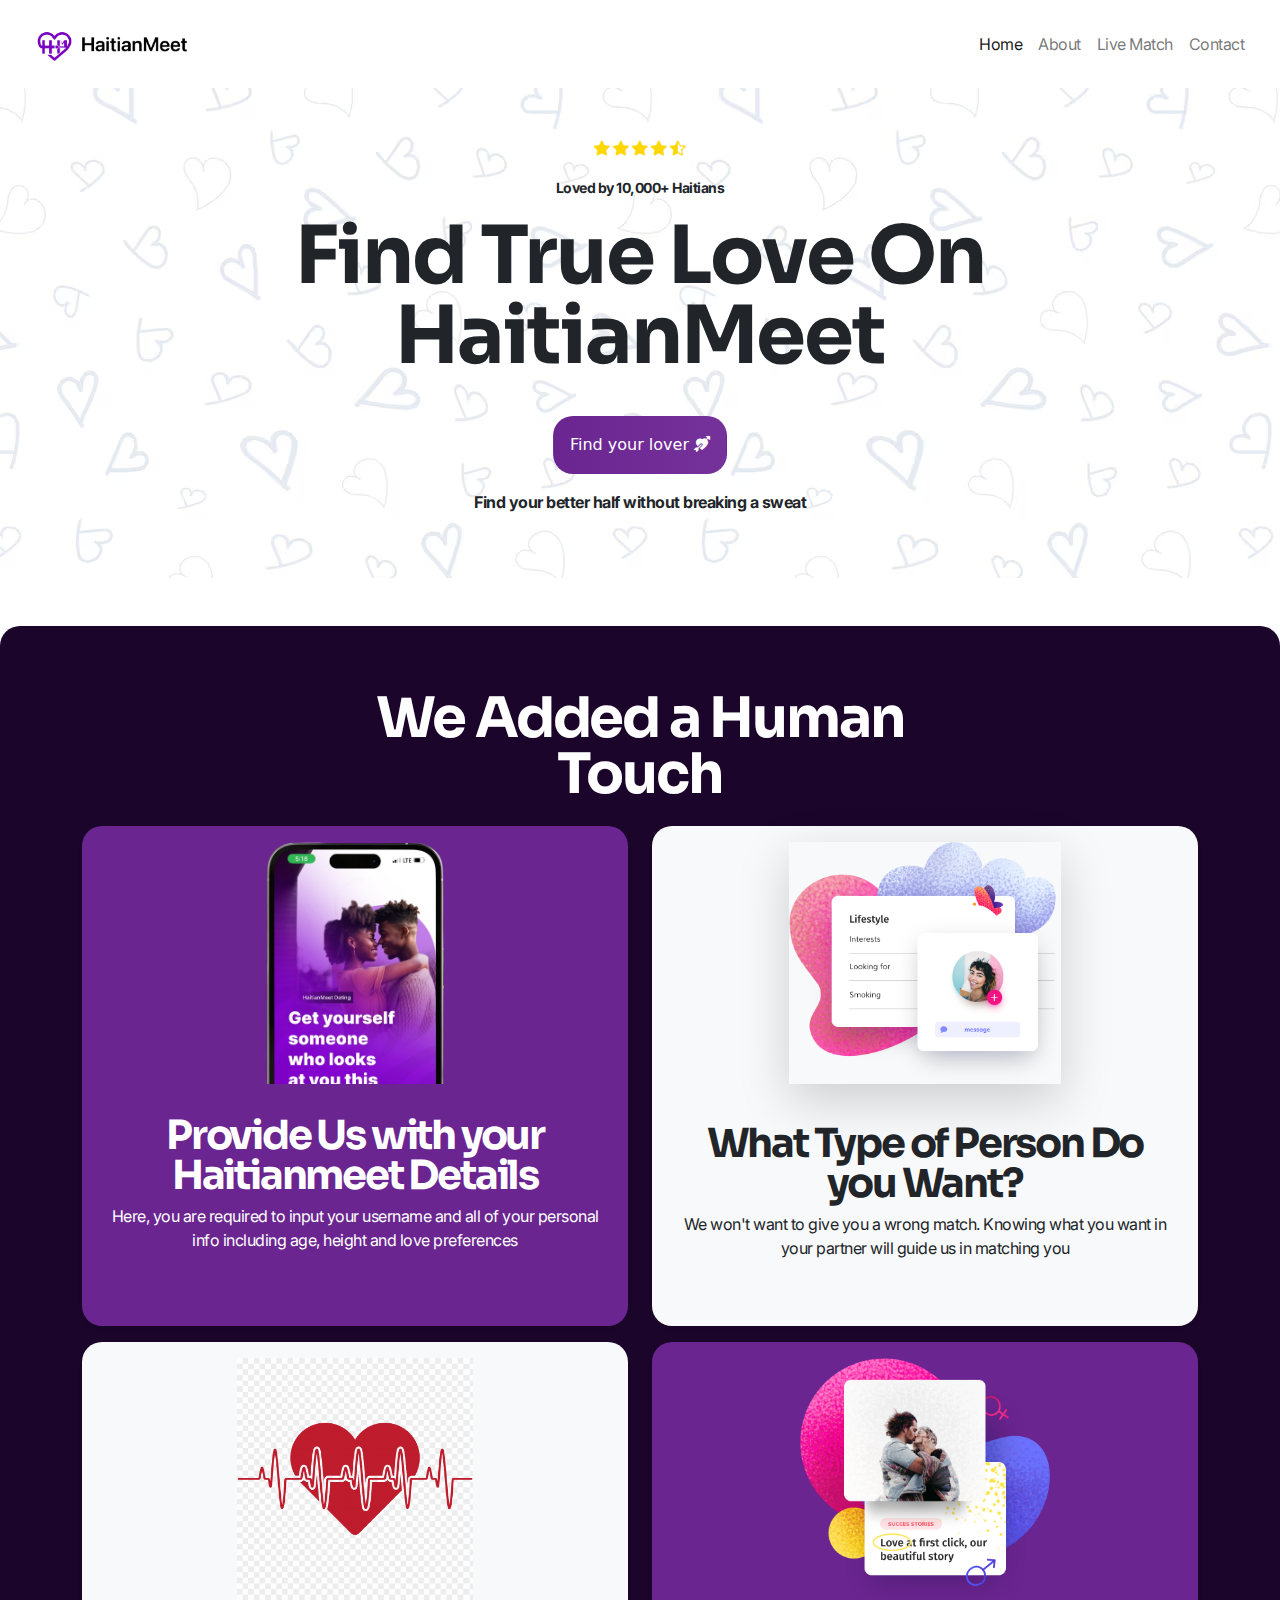
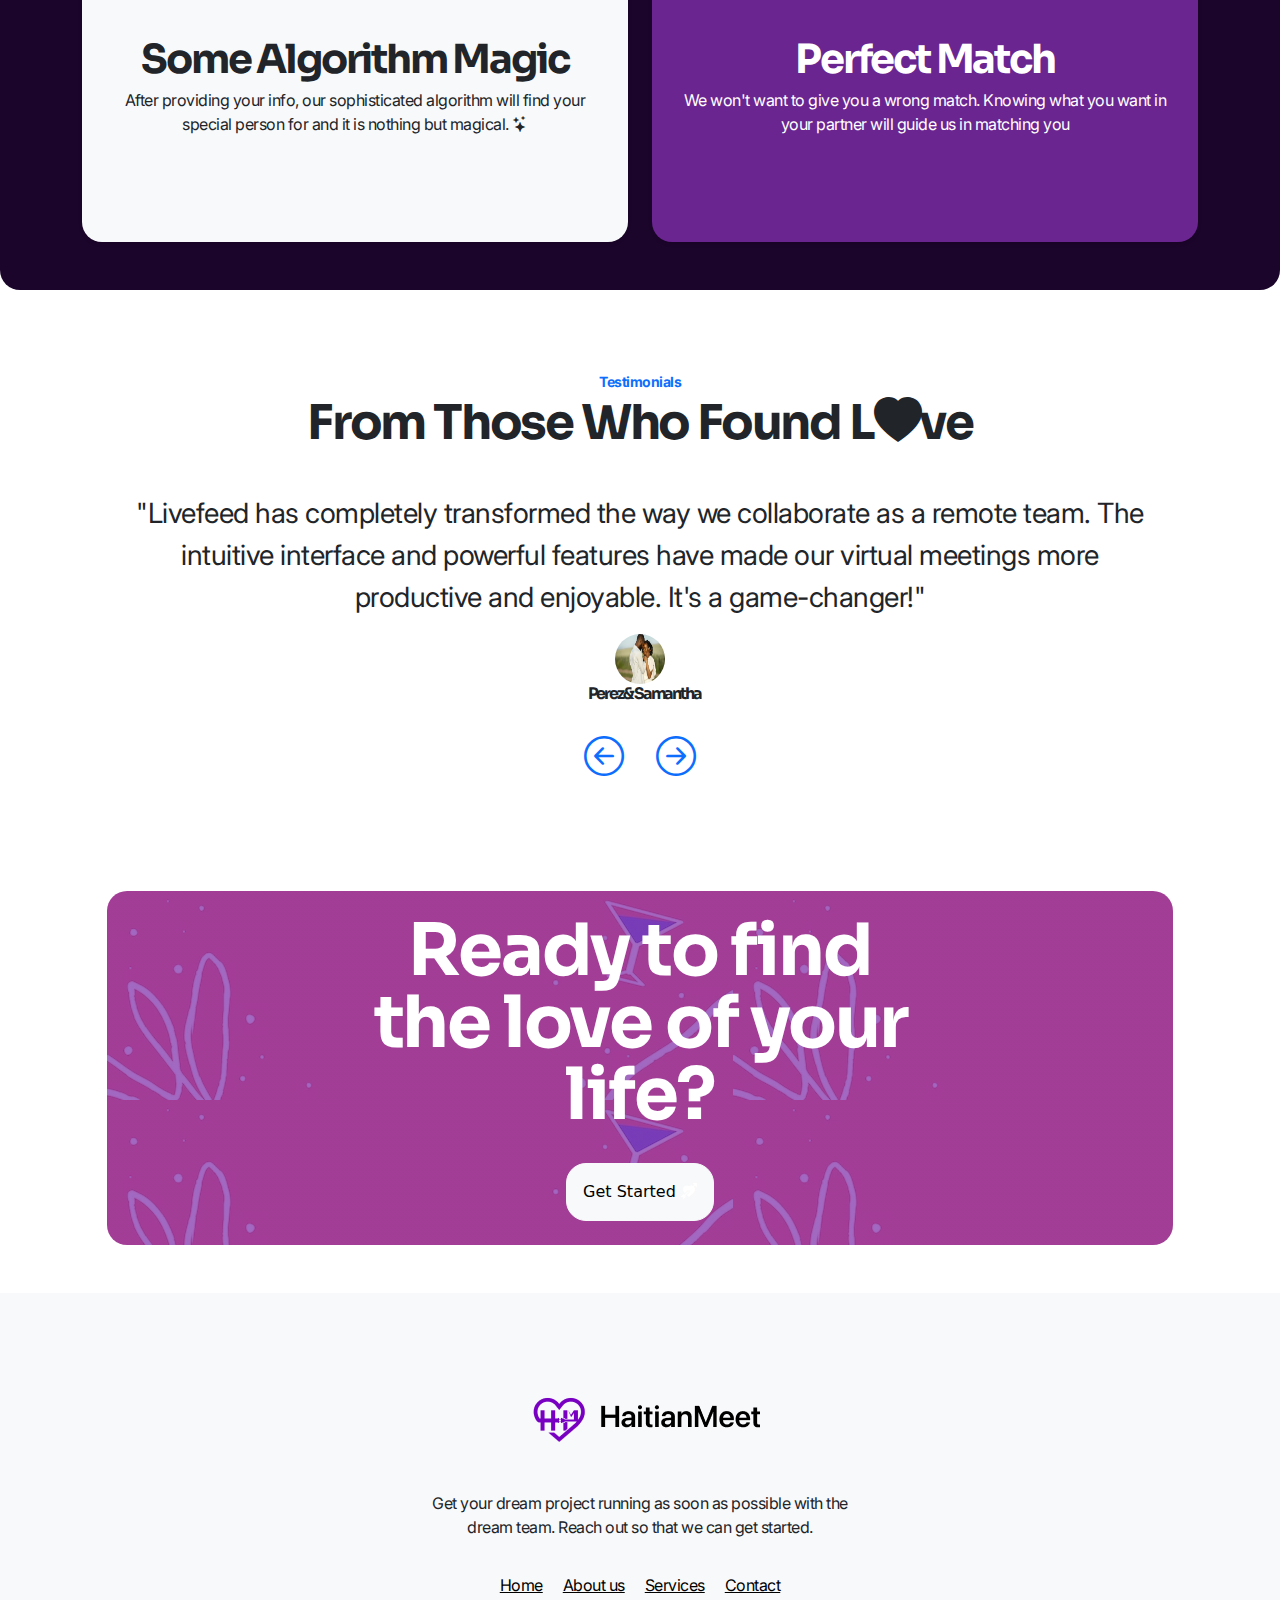
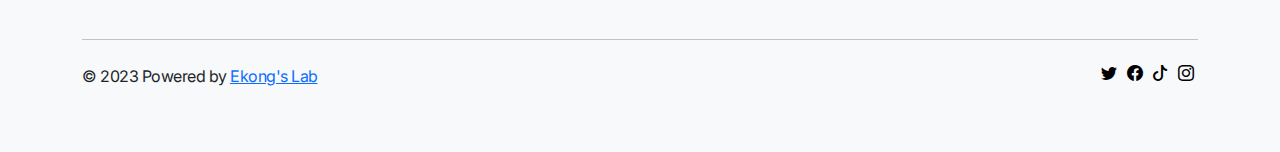
==== match.html @ c4f15741 "first commit" ====
<!DOCTYPE html>
<html lang="en">
<head>
    <meta charset="UTF-8">
    <meta name="viewport" content="width=device-width, initial-scale=1.0">
    <title>HaitianMeet Landing Page</title>
    <link rel="stylesheet" href="public/css/bootstrap.css">
    <link rel="stylesheet" href="public/css/style.css">
    <link rel="stylesheet" href="https://cdn.jsdelivr.net/npm/bootstrap-icons@1.11.3/font/bootstrap-icons.min.css">
    <link href="https://cdnjs.cloudflare.com/ajax/libs/font-awesome/6.1.0/css/all.min.css" rel="stylesheet">
    <link rel="preconnect" href="https://fonts.googleapis.com">
    <link rel="preconnect" href="https://fonts.gstatic.com" crossorigin>
    <link href="https://fonts.googleapis.com/css2?family=Sora:wght@300&display=swap" rel="stylesheet">
    <link href="https://fonts.googleapis.com/css2?family=Inter:wght@300&display=swap" rel="stylesheet">
    <link rel="stylesheet" href="public/css/hm.css">
</head>
<body>
    <nav class="navbar navbar-expand-md navbar-light rounded p-3" aria-label="Eleventh navbar example">
        <div class="container-fluid">
          <a class="navbar-brand fw-bold" href="#"><img src="public/images/hm.png" alt="logo" width="160"></a>
          <button class="navbar-toggler" type="button" data-bs-toggle="collapse" data-bs-target="#navbarsExample09" aria-controls="navbarsExample09" aria-expanded="false" aria-label="Toggle navigation">
            <span class="navbar-toggler-icon"></span>
          </button>
  
          <div class="collapse navbar-collapse" id="navbarsExample09">
            <ul class="navbar-nav ms-auto mb-2 mb-lg-0">
              <li class="nav-item">
                <a class="nav-link active" aria-current="page" href="#">Home</a>
              </li>
              <li class="nav-item">
                <a class="nav-link" href="#">About</a>
              </li>
              <li class="nav-item">
                <a class="nav-link" href="#">Live Match</a>
              </li>
              <li class="nav-item">
                <a class="nav-link" href="#">Contact</a>
              </li>
            </ul>
          </div>
        </div>
      </nav>

      <div class="hero-2 col-xxl-12 px-4 py-5 text-center">
        <div class="container">
          <div class="hero-2-content">
            <div class="stars">
              <p>
                <span><i class="bi bi-star-fill"></i></span>
                <span><i class="bi bi-star-fill"></i></span>
                <span><i class="bi bi-star-fill"></i></span>
                <span><i class="bi bi-star-fill"></i></span>
                <span><i class="bi bi-star-half"></i></span>
              </p>
              <small class="fw-bold">Loved by 10,000+ Haitians</small>
            </div>

            <h2 class="display-1 fw-bold mt-3 lh-1 col-lg-8 mx-lg-auto col-sm-12">Find True Love On HaitianMeet</h2>
            <div class="mt-3">
              <button class="btn btn-gradient p-3 rounded-25 mt-4" data-bs-toggle="modal" data-bs-target="#login-screen">Find your lover <i class="bi bi-arrow-through-heart-fill"></i></button>
              <p class="mt-3 fw-bold">Find your better half without breaking a sweat</p>
            </div>
          </div>
        </div>
      </div>


      <section class="features px-4 py-5 mt-5 text-center bg-brand rounded-25">
        <div class="container">
          <h2 class="display-4 fw-bold mt-3 text-white col-lg-6 mx-auto lh-1">
            We Added a Human Touch
          </h2>
          <div class="row">
            <div class="col-lg-6 mt-3">
              <div class="feature rounded-25 p-2 shadow-sm text-white bg-brand-purple">
                <img src="public/images/pic6-removebg-preview.png" alt="Feature image" class="img-fluid mt-2">
                <div class="mt-3 p-2">
                  <h4 class="display-6 fw-bold mt-2 lh-1">Provide Us with your Haitianmeet Details</h4>
                  <p class="mt-2">Here, you are required to input your username and all of your personal info including age, height and love preferences</p>
                </div>
              </div>
            </div>
            <div class="col-lg-6 mt-3">
              <div class="feature rounded-25 p-2 shadow-sm bg-light">
                <img src="public/images/2.png" alt="Feature image" class="img-fluid mt-2 shadow-lg">
                <div class="mt-3 p-3">
                  <h4 class="display-6 fw-bold mt-2 lh-1">What Type of Person Do you Want?</h4>
                  <p class="mt-2">We won't want to give you a wrong match. Knowing what you want in your partner will guide us in matching you</p>
                </div>
              </div>
            </div>
            <div class="col-lg-6 mt-3">
              <div class="feature rounded-25 p-2 shadow-sm bg-light">
                <img src="public/images/love-scribble.png" alt="Feature image" class="img-fluid mt-2">
                <div class="mt-3 p-3">
                  <h4 class="display-6 fw-bold mt-2 lh-1">Some Algorithm Magic</h4>
                  <p class="mt-2">After providing your info, our sophisticated algorithm will find your special person for and it is nothing but magical. <i class="bi bi-stars"></i></p>
                </div>
              </div>
            </div>
            <div class="col-lg-6 mt-3">
              <div class="feature rounded-25 p-2 shadow-sm text-white bg-brand-purple">
                <img src="public/images/1.png" alt="Feature image" class="img-fluid mt-2">
                <div class="mt-3 p-3">
                  <h4 class="display-6 fw-bold mt-2 lh-1">Perfect Match</h4>
                  <p class="mt-2">We won't want to give you a wrong match. Knowing what you want in your partner will guide us in matching you</p>
                </div>
              </div>
            </div>
          </div>
        </div>
      </section>

      <section class="testimonials px-4 py-5 mt-3 hidden text-center">
        <div class="col-12 text-center mt-2 p-2">
            <small class="text-primary fw-bold">Testimonials</small>
            <h4 class="display-5 fw-bold">From Those Who Found L<i class="bi bi-heart-fill"></i>ve</h4>
        </div>
        <div class="col-lg-10 col-sm-12 mx-lg-auto p-2 mt-3">
            <blockquote class="center-quote">
                <p class="fs-3">
                    "Livefeed has completely transformed the way we collaborate as a remote team. The intuitive interface and powerful features have
                    made our virtual meetings more productive and enjoyable. It's a game-changer!"
                </p>
                <div class="customer-card">
                    <img src="public/images/pic10.png" alt="user pic" width="50" height="50" class="rounded-circle">
                    <div class="name-info lh-1 ms-2">
                        <h6 class="fw-bold">Perez & Samantha</h6>
                    </div>
                </div>
            </blockquote>
            <div class="mt-4 testimonial-buttons d-flex gap-3 justify-content-center">
                <div class="arrow-btn">
                    <i class="bi bi-arrow-left-circle fs-1 text-primary rounded-circle p-2"></i>
                </div>
                <div class="arrow-btn">
                    <i class="bi bi-arrow-right-circle fs-1 text-primary rounded-circle p-2"></i>
                </div>
            </div>
        </div>
    </section>

    <section class="col-lg-10 mx-auto mt-5 rounded-25 cta text-center bg-brand-purple p-4">
      <div class="container">
        <h2 class="display-2 fw-bold col-lg-7 mx-auto lh-1 text-white">Ready to find the love of your life?</h2>
        <button class="btn btn-light p-3 rounded-25 mt-4" data-bs-toggle="modal" data-bs-target="#login-screen">Get Started <i class="bi bi-arrow-through-heart-fill"></i></button>
      </div>
    </section>

      

    <footer class="px-4 py-5 footer bg-light mt-5">
        <div class="container">
          <div class="footer-content text-lg-center p-2">
            <img src="public/images/hm.png" alt="Ekong logo" class="img-fluid mt-4 p-2">
            <p class="mt-4 col-lg-5 col-sm-10 ms-lg-auto me-lg-auto p-2">
              Get your dream project running as soon as possible with the dream team. Reach out so that we can get started.
            </p>
            <ul class="footer-links">
              <li>
                <a href="index.html">Home</a>
              </li>
              <li>
                <a href="about.html">About us</a>
              </li>
              <li>
                <a href="services.html">Services</a>
              </li>
              <li>
                <a href="contact.html">Contact</a>
              </li>
            </ul>
          </div>
          <hr class="mt-4 mb-3"/>
          <div class="copyright-and-socials mt-3">
            <p class="mt-2">&copy; 2023 Powered by <a href="https://ekongslab.com">Ekong's Lab</a></p>
            <ul class="social-links ms-lg-auto">
              <li>
                <a href="https://www.twitter.com/ekongslab"><i class="bi bi-twitter fs-6"></i></a>
              </li>
              <li>
                <a href="https://www.facebook.com/ekongslab"><i class="bi bi-facebook fs-6"></i></a>
              </li>
              <li>
                <a href="https://www.tiktok.com/@ekongslab"><i class="bi bi-tiktok fs-6"></i></a>
              </li>
              <li>
                <a href="https://www.instagram.com/ekongslab"><i class="bi bi-instagram fs-6"></i></a>
              </li>
            </ul>
          </div>
        </div>
      </footer>

      <div class="modal fade" id="login-screen" tabindex="-1" aria-labelledby="exampleModalFullscreenLabel" aria-hidden="true">
        <div class="modal-dialog modal-dialog-scrollable modal-dialog-centered">
          <div class="modal-content bg-trans">
            <div class="modal-body container-fluid col-12 rounded mb-2">
              <div class="modal-header">
                <h5 class="modal-title" id="exampleModalLabel">
                  <img src="public/images/hm.png" alt="logo" class="img-fluid">
                </h5>
                <button type="button" class="btn-close" data-bs-dismiss="modal" aria-label="Close"></button>
              </div>
      
              <div class="container px-4 py-5">
                <h4 class="fw-bold">Welcome Back</h4>
                <small class="text-muted">Let's Find Your Match</small>
                <small class="mt-2 mb-2">or continue with</small>
                <div class="mt-3">
                  <form id="matchMakingForm" required>
                    <div class="mb-3">
                      <label for="email" class="form-label">Email</label>
                      <input type="email" name="email" class="form-control p-3 rounded" placeholder="Enter Email" required>
                    </div>
      
                    <div class="mb-3">
                      <label for="name" class="form-label">Your Name</label>
                      <input type="text" name="name" class="form-control p-3 rounded" placeholder="Name" required>
                    </div>

                    <div class="mb-3">
                      <label for="age" class="form-label">Age</label>
                      <input type="number" name="age" class="form-control p-3 rounded" placeholder="Age" required>
                    </div>
      
                    <div class="mb-3">
                      <label for="occupation" class="form-label">Occupation</label>
                      <input type="text" name="occupation" class="form-control p-3 rounded" placeholder="E.g Marketer" required>
                    </div>

                    <div class="mb-3">
                      <label for="height" class="form-label">Height</label>
                      <input type="text" name="height" class="form-control p-3 rounded" placeholder="e.g 6'2" required>
                    </div>
      
                    <div class="mb-3">
                      <label for="state" class="form-label">State</label>
                      <input type="text" name="state" class="form-control p-3 rounded" placeholder="e.g California" required>
                    </div>
      
                    <div class="mb-3">
                      <label for="country" class="form-label">Country</label>
                      <input type="text" name="country" class="form-control p-3 rounded" placeholder="e.g Haiti" required>
                    </div>

                    <div class="mb-3">
                      <label for="gender">Gender</label>
                      <select id="genderSelect" name="Gender" class="form-control p-3 rounded" required>
                        <option value="usa">Male</option>
                        <option value="canada">Female</option>
                        <option value="uk">Other</option>
                      </select>
                    </div>

                    <div class="mb-3">
                      <label for="gender">Religious</label>
                      <select id="booleanSelect" name="isReligious" class="form-control p-3 rounded" required>
                        <option value="true">Yes</option>
                        <option value="false">No</option>
                      </select>
                    </div>
      
                    <button type="submit" class="btn btn-gradient w-100 p-2 rounded">Get Matched</button>
                  </form>
                </div>
              </div>
            </div>
          </div>
        </div>
      </div>      

      <script src="https://cdn.jsdelivr.net/npm/bootstrap@5.3.2/dist/js/bootstrap.bundle.min.js" integrity="sha384-C6RzsynM9kWDrMNeT87bh95OGNyZPhcTNXj1NW7RuBCsyN/o0jlpcV8Qyq46cDfL" crossorigin="anonymous"></script>
      <script>
         document.getElementById('matchMakingForm').addEventListener('submit', function (event) {
    event.preventDefault();

    // Collect form data
    const formData = new FormData(this);

    // Convert FormData to JSON
    const formDataJSON = {};
    formData.forEach((value, key) => {
      // Map the field names to what the server expects
      if (key === 'isReligious') {
        formDataJSON['religious'] = value;
      } else if (key === 'Gender') {
        formDataJSON['gender'] = value;
      } else {
        formDataJSON[key] = value;
      }
    });

    // Make API request
    fetch('https://meethaitians.com/api/v1/new/matches', {
      method: 'POST',
      headers: {
        'Content-Type': 'application/json',
      },
      body: JSON.stringify(formDataJSON),
    })
    .then(response => response.json())
    .then(data => {
      // Handle the API response here
      console.log('API Response:', data);
    })
    .catch(error => {
      // Handle errors
      console.error('API Request Error:', error);
    });
  });
        </script>

</body>
</html>
---- public/css/style.css ----
*{
    box-sizing:border-box;
    margin:0;
    padding:0;
}

.rounded-25{
    border-radius:20px;
}

.rounded-15{
    border-radius:10px;
}
h1,h2,h3,h4,h5,h6{
    font-family: 'Sora', sans-serif;
    letter-spacing: -2.2px;
}

p,a,small,li,cite{
    font-family: 'Inter', sans-serif;
    letter-spacing:-0.5px;
}

@media (max-width:767px){
    h1,h2,h3,h4,h5,h6{
        letter-spacing: -2.0px;
    }
    p,a,small,li,cite{
        font-family: 'Inter', sans-serif;
        letter-spacing:-0.8px;
    }
}
/*hero section design*/
.hero{
    width:95%;
    max-width:95%;
    height:650px;
    margin:0 auto;
    position:relative;

}
.hero-row{
    display:flex;
    justify-content:space-between;
}
.hero-row .hero-item{
    flex:1;
}
.hero-item .hero-text-content{
    margin-top:20%;
}
.hero-item img{
    width:500px;
    position:absolute;
    right:30px;
    bottom:0;
}

.store-btn, .app-section-store-btn{
    display:flex;
    justify-content:start;
}

@media (max-width:767px){
    .hero{
        width:100%;
        max-width:100%;
        margin:0;
        height:100%;
    }
    .hero-row{
        display:block;
        justify-content:center;
        text-align:center;
    }
    .hero-text-content{
        margin-bottom:105%;
    }
    .hero-item img{
        position:absolute;
        width:300px;
        right:30px;
        bottom:0;
    }
    .store-btn{
        justify-content:center;
    }
    .app-section-store-btn{
        justify-content:start;
    }
}

@media (max-width:380px){
    .hero{
        width:100%;
        max-width:100%;
        margin:0;
        height:100%;
    }
    .hero-row{
        display:block;
        justify-content:center;
        text-align:center;
    }
    .hero-text-content{
        margin-bottom:105%;
    }
    .hero-item img{
        position:absolute;
        width:300px;
        right:5px;
        bottom:0;
    }
    .store-btn{
        justify-content:center;
    }
}

.button-flex button {
    margin: 5px;
}
.btn-play{
    display:flex;
}
.text-flex{
    text-align:left;
    margin-left:5px;
}
.text-flex .small-text{
    font-size:0.7em;
    line-height:1;
}
.text-flex .lg-text{
    font-size:1em;
    line-height:1;
}
@media (max-width:600px){
    .small-text{
        font-size:0.5em;
    }
    .lg-text{
        font-size:0.8
    }
}


.bg-brand{
    background:#1B052A;
}
.btn-brand{
    background: #1B052A;
    color:#fff;
}
.app-section{
    position:relative;
}

.bottom-img{
    position:absolute;
    bottom:0;
}


.solution-info{
    background: var(--pink);
    color:var(--white);
    width:100%;
    height:290px;
    padding:60px;
    border-radius:25px;
    margin:5px;
}


.solution-img{
    width:100%;
    /*height:250px;*/
    margin:5px;
}


@media (max-width:767px){
    .solution-info{
        padding:15px;
        width:100%;
        height:100%;
    }
    .solution-img{
        width:100%;
        margin-top:20px;
    }
    .app-section{
        height:100%;
    }
    .app-section .app-section-content{
        margin-bottom:140%;
    }
    .app-section .app-section-img{
        position: absolute;
        right:5px;
        bottom:0;
    }
   .bottom-img{
        position: relative;
        margin-top:40px;
    }
}


@media (max-width:380px){
    .app-section .app-section-content{
        margin-bottom:160%;
    }
    .app-section .app-section-img{
        position: absolute;
        bottom:0;
    }
}

.bg-brand-purple{
    background:#6a2590;
}


/*footer design*/

footer{
    position: relative;
    /*background: radial-gradient(
        circle closest-corner at center 405px,
        #358ff0,
        #fff 40%
      ) no-repeat;*/
    background-color:#fff;
}
.footer-content{
    margin:0;
    padding:0;
}
.footer-links{
    list-style-type:none;
    margin:0;
    padding:0;
    display:flex;
    justify-content:center;
}

@media (max-width:767px){
    .footer-links{
        justify-content:flex-start;
        flex-wrap: wrap;
        margin:0;
        padding:0;
        flex-basis:1 1 auto;
    
    }
    .footer-links li{
        margin:10px;
        width:100px;
        /*border:2px solid #000;*/
    }
}

.footer-links li{
    margin:10px;
}

.footer-links li a{
    color:#000;
}
.copyright-and-socials{
    display:flex;
}

@media (max-width:767px){
    .copyright-and-socials{
        display: block;
    }
}
.social-links{
    list-style-type:none;
    display:flex;
    margin:0;
    padding:0;
}
.social-links li{
    margin:5px;
}
.social-links li a{
    color:#000;
}

.navbar-toggler{
    outline:none;
    outline-offset:0;
    background:transparent;
    border:none;
}

.ps-btn{
    position:absolute;
    left:0;
    width:100px;
}
---- public/css/hm.css ----
.feature{
    height:500px;
  }
  .feature img{
    height:50%;
  }
  .bg-feature{
    background:#12130ebd;
  }
  .bg-pitch-black{
    background: #000;
  }

  .bi-star-fill,.bi-star-half{
    color:gold;
  }

  .bi-arrow-through-heart-fill{
    color:#fff;
  }
  .text-gradient {
    background: linear-gradient(to right, #6a2590, #76329b);
    -webkit-background-clip: text; /* for WebKit/Blink browsers */
    background-clip: text;
    color: transparent;
}

.btn-gradient{
    background:linear-gradient(to right,#6a2590,#76329b);
    color:white;
}

.btn-gradient:hover{
    color:#fff;
    background:linear-gradient(to right,#5c1f7e,#8438ad);
}

.hero-2{
    position:relative;
    background-image:url(/public/images/hero-bg.avif);
}

.navbar{
    background:transparent;
}

.cta{
    background:linear-gradient(#8438adc0,#8438adc0),url(/public/images/bgg.avif);
}

@media (max-width:767px){
    .login-img{
        display:none;
    }
}
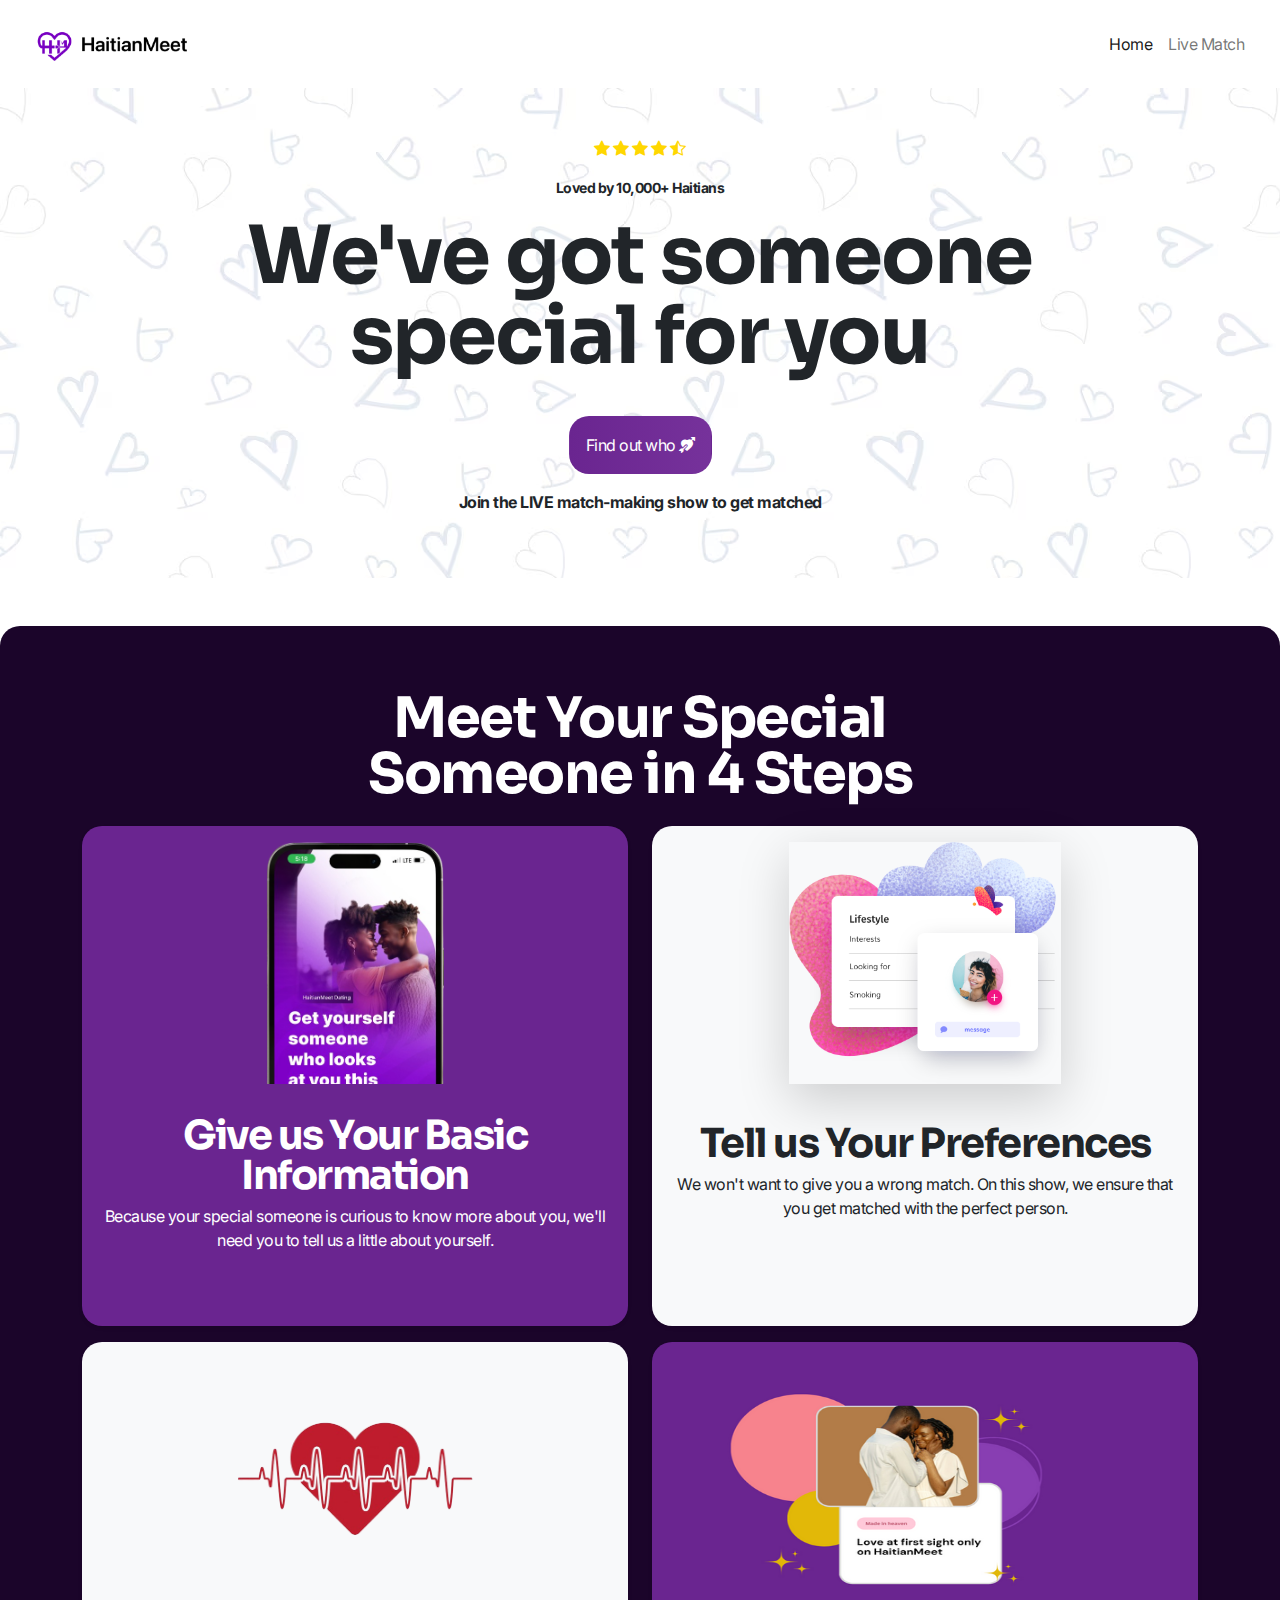
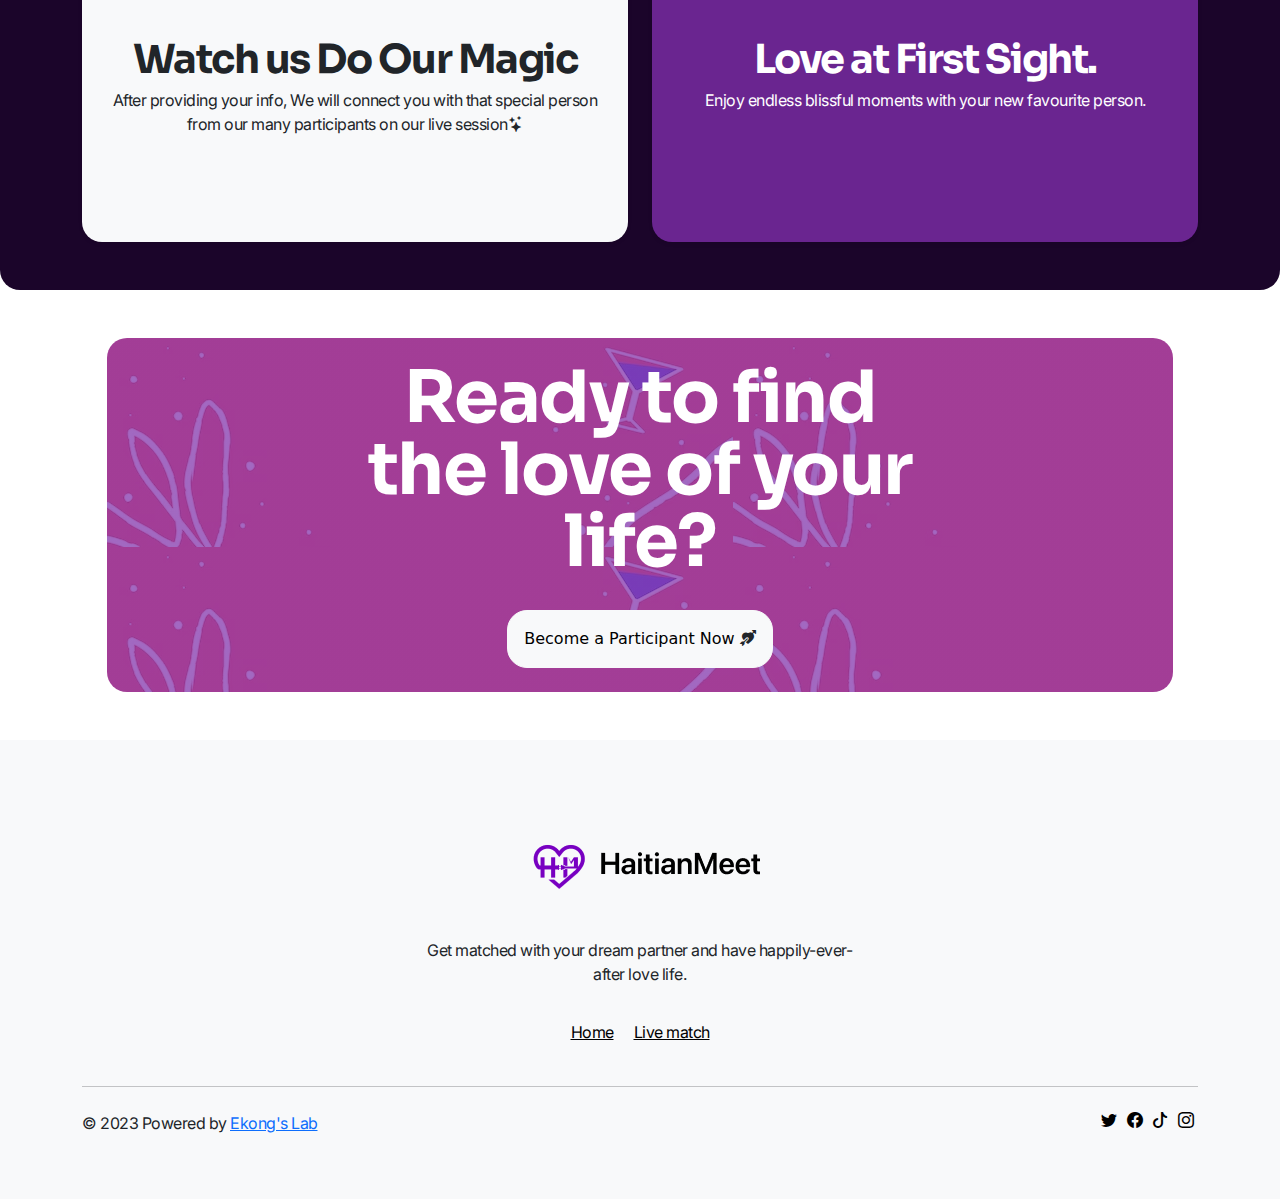
==== commit 53af7997: "Initial Commit" ====
--- a/match.html
+++ b/match.html
@@ -25,16 +25,10 @@
           <div class="collapse navbar-collapse" id="navbarsExample09">
             <ul class="navbar-nav ms-auto mb-2 mb-lg-0">
               <li class="nav-item">
-                <a class="nav-link active" aria-current="page" href="#">Home</a>
+                <a class="nav-link active" aria-current="page" href="index.html">Home</a>
               </li>
               <li class="nav-item">
-                <a class="nav-link" href="#">About</a>
-              </li>
-              <li class="nav-item">
-                <a class="nav-link" href="#">Live Match</a>
-              </li>
-              <li class="nav-item">
-                <a class="nav-link" href="#">Contact</a>
+                <a class="nav-link" href="match.html">Live Match</a>
               </li>
             </ul>
           </div>
@@ -55,28 +49,28 @@
               <small class="fw-bold">Loved by 10,000+ Haitians</small>
             </div>
 
-            <h2 class="display-1 fw-bold mt-3 lh-1 col-lg-8 mx-lg-auto col-sm-12">Find True Love On HaitianMeet</h2>
+            <h2 class="display-1 fw-bold mt-3 lh-1 col-lg-9 mx-lg-auto col-sm-12">We've got someone special for you</h2>
             <div class="mt-3">
-              <button class="btn btn-gradient p-3 rounded-25 mt-4" data-bs-toggle="modal" data-bs-target="#login-screen">Find your lover <i class="bi bi-arrow-through-heart-fill"></i></button>
-              <p class="mt-3 fw-bold">Find your better half without breaking a sweat</p>
+              <a href="#info" class="btn btn-gradient p-3 rounded-25 mt-4">Find out who <i class="bi bi-arrow-through-heart-fill"></i></a>
+              <p class="mt-3 fw-bold">Join the LIVE match-making show to get matched</p>
             </div>
           </div>
         </div>
       </div>
 
 
-      <section class="features px-4 py-5 mt-5 text-center bg-brand rounded-25">
+      <section class="features px-4 py-5 mt-5 text-center bg-brand rounded-25" id="info">
         <div class="container">
           <h2 class="display-4 fw-bold mt-3 text-white col-lg-6 mx-auto lh-1">
-            We Added a Human Touch
+            Meet Your Special Someone in 4 Steps
           </h2>
           <div class="row">
             <div class="col-lg-6 mt-3">
               <div class="feature rounded-25 p-2 shadow-sm text-white bg-brand-purple">
                 <img src="public/images/pic6-removebg-preview.png" alt="Feature image" class="img-fluid mt-2">
                 <div class="mt-3 p-2">
-                  <h4 class="display-6 fw-bold mt-2 lh-1">Provide Us with your Haitianmeet Details</h4>
-                  <p class="mt-2">Here, you are required to input your username and all of your personal info including age, height and love preferences</p>
+                  <h4 class="display-6 fw-bold mt-2 lh-1">Give us Your Basic Information</h4>
+                  <p class="mt-2">Because your special someone is curious to know more about you, we'll need you to tell us a little about yourself.</p>
                 </div>
               </div>
             </div>
@@ -84,8 +78,8 @@
               <div class="feature rounded-25 p-2 shadow-sm bg-light">
                 <img src="public/images/2.png" alt="Feature image" class="img-fluid mt-2 shadow-lg">
                 <div class="mt-3 p-3">
-                  <h4 class="display-6 fw-bold mt-2 lh-1">What Type of Person Do you Want?</h4>
-                  <p class="mt-2">We won't want to give you a wrong match. Knowing what you want in your partner will guide us in matching you</p>
+                  <h4 class="display-6 fw-bold mt-2 lh-1">Tell us Your Preferences</h4>
+                  <p class="mt-2">We won't want to give you a wrong match. On this show, we ensure that you get matched with the perfect person.</p>
                 </div>
               </div>
             </div>
@@ -93,17 +87,17 @@
               <div class="feature rounded-25 p-2 shadow-sm bg-light">
                 <img src="public/images/love-scribble.png" alt="Feature image" class="img-fluid mt-2">
                 <div class="mt-3 p-3">
-                  <h4 class="display-6 fw-bold mt-2 lh-1">Some Algorithm Magic</h4>
-                  <p class="mt-2">After providing your info, our sophisticated algorithm will find your special person for and it is nothing but magical. <i class="bi bi-stars"></i></p>
+                  <h4 class="display-6 fw-bold mt-2 lh-1">Watch us Do Our Magic</h4>
+                  <p class="mt-2">After providing your info, We will connect you with that special person from our many participants on our live session<i class="bi bi-stars"></i></p>
                 </div>
               </div>
             </div>
             <div class="col-lg-6 mt-3">
               <div class="feature rounded-25 p-2 shadow-sm text-white bg-brand-purple">
-                <img src="public/images/1.png" alt="Feature image" class="img-fluid mt-2">
+                <img src="public/images/art.png" alt="Feature image" class="img-fluid mt-2" width="400">
                 <div class="mt-3 p-3">
-                  <h4 class="display-6 fw-bold mt-2 lh-1">Perfect Match</h4>
-                  <p class="mt-2">We won't want to give you a wrong match. Knowing what you want in your partner will guide us in matching you</p>
+                  <h4 class="display-6 fw-bold mt-2 lh-1">Love at First Sight.</h4>
+                  <p class="mt-2">Enjoy endless blissful moments with your new favourite person.</p>
                 </div>
               </div>
             </div>
@@ -111,7 +105,7 @@
         </div>
       </section>
 
-      <section class="testimonials px-4 py-5 mt-3 hidden text-center">
+      <!--section class="testimonials px-4 py-5 mt-3 hidden text-center">
         <div class="col-12 text-center mt-2 p-2">
             <small class="text-primary fw-bold">Testimonials</small>
             <h4 class="display-5 fw-bold">From Those Who Found L<i class="bi bi-heart-fill"></i>ve</h4>
@@ -138,12 +132,12 @@
                 </div>
             </div>
         </div>
-    </section>
+    </section-->
 
     <section class="col-lg-10 mx-auto mt-5 rounded-25 cta text-center bg-brand-purple p-4">
       <div class="container">
         <h2 class="display-2 fw-bold col-lg-7 mx-auto lh-1 text-white">Ready to find the love of your life?</h2>
-        <button class="btn btn-light p-3 rounded-25 mt-4" data-bs-toggle="modal" data-bs-target="#login-screen">Get Started <i class="bi bi-arrow-through-heart-fill"></i></button>
+        <button class="btn btn-light p-3 rounded-25 mt-4" data-bs-toggle="modal" data-bs-target="#login-screen">Become a Participant Now <i class="bi bi-arrow-through-heart-fill text-dark"></i></button>
       </div>
     </section>
 
@@ -154,20 +148,14 @@
           <div class="footer-content text-lg-center p-2">
             <img src="public/images/hm.png" alt="Ekong logo" class="img-fluid mt-4 p-2">
             <p class="mt-4 col-lg-5 col-sm-10 ms-lg-auto me-lg-auto p-2">
-              Get your dream project running as soon as possible with the dream team. Reach out so that we can get started.
+              Get matched with your dream partner and have happily-ever-after love life.
             </p>
             <ul class="footer-links">
               <li>
                 <a href="index.html">Home</a>
               </li>
               <li>
-                <a href="about.html">About us</a>
-              </li>
-              <li>
-                <a href="services.html">Services</a>
-              </li>
-              <li>
-                <a href="contact.html">Contact</a>
+                <a href="match.html">Live match</a>
               </li>
             </ul>
           </div>
@@ -176,16 +164,16 @@
             <p class="mt-2">&copy; 2023 Powered by <a href="https://ekongslab.com">Ekong's Lab</a></p>
             <ul class="social-links ms-lg-auto">
               <li>
-                <a href="https://www.twitter.com/ekongslab"><i class="bi bi-twitter fs-6"></i></a>
-              </li>
-              <li>
-                <a href="https://www.facebook.com/ekongslab"><i class="bi bi-facebook fs-6"></i></a>
-              </li>
-              <li>
-                <a href="https://www.tiktok.com/@ekongslab"><i class="bi bi-tiktok fs-6"></i></a>
-              </li>
-              <li>
-                <a href="https://www.instagram.com/ekongslab"><i class="bi bi-instagram fs-6"></i></a>
+                <a href="https://www.twitter.com/haitianmeet"><i class="bi bi-twitter fs-6"></i></a>
+              </li>
+              <li>
+                <a href="https://www.facebook.com/haitianmeet"><i class="bi bi-facebook fs-6"></i></a>
+              </li>
+              <li>
+                <a href="https://www.tiktok.com/@haitianmeet"><i class="bi bi-tiktok fs-6"></i></a>
+              </li>
+              <li>
+                <a href="https://www.instagram.com/haitianmeet"><i class="bi bi-instagram fs-6"></i></a>
               </li>
             </ul>
           </div>
@@ -204,13 +192,13 @@
               </div>
       
               <div class="container px-4 py-5">
-                <h4 class="fw-bold">Welcome Back</h4>
-                <small class="text-muted">Let's Find Your Match</small>
-                <small class="mt-2 mb-2">or continue with</small>
+                <h4 class="fw-bold">Become a Participant</h4>
+                <small class="text-muted">Fill the form below to get matched</small>
+                <!--small class="mt-2 mb-2">or continue with</small-->
                 <div class="mt-3">
                   <form id="matchMakingForm" required>
                     <div class="mb-3">
-                      <label for="email" class="form-label">Email</label>
+                      <label for="email" class="form-label">Email (HaitianMeet Email)</label>
                       <input type="email" name="email" class="form-control p-3 rounded" placeholder="Enter Email" required>
                     </div>
       
@@ -260,8 +248,13 @@
                         <option value="false">No</option>
                       </select>
                     </div>
-      
-                    <button type="submit" class="btn btn-gradient w-100 p-2 rounded">Get Matched</button>
+                    
+                    <div class="spinAnime">
+                      <button type="submit" class="btn btn-gradient w-100 p-2 rounded" id="hideWhenClicked">Get Matched</button>
+                      <div class="spinner-border text-brand mx-auto hide" id="spinner" role="status">
+                        <span class="visually-hidden">Loading...</span>
+                      </div>
+                    </div>
                   </form>
                 </div>
               </div>
@@ -272,44 +265,51 @@
 
       <script src="https://cdn.jsdelivr.net/npm/bootstrap@5.3.2/dist/js/bootstrap.bundle.min.js" integrity="sha384-C6RzsynM9kWDrMNeT87bh95OGNyZPhcTNXj1NW7RuBCsyN/o0jlpcV8Qyq46cDfL" crossorigin="anonymous"></script>
       <script>
-         document.getElementById('matchMakingForm').addEventListener('submit', function (event) {
-    event.preventDefault();
-
-    // Collect form data
-    const formData = new FormData(this);
-
-    // Convert FormData to JSON
-    const formDataJSON = {};
-    formData.forEach((value, key) => {
-      // Map the field names to what the server expects
-      if (key === 'isReligious') {
-        formDataJSON['religious'] = value;
-      } else if (key === 'Gender') {
-        formDataJSON['gender'] = value;
-      } else {
-        formDataJSON[key] = value;
-      }
-    });
-
-    // Make API request
-    fetch('https://meethaitians.com/api/v1/new/matches', {
-      method: 'POST',
-      headers: {
-        'Content-Type': 'application/json',
-      },
-      body: JSON.stringify(formDataJSON),
-    })
-    .then(response => response.json())
-    .then(data => {
-      // Handle the API response here
-      console.log('API Response:', data);
-    })
-    .catch(error => {
-      // Handle errors
-      console.error('API Request Error:', error);
-    });
-  });
-        </script>
+          const button=document.getElementById('hideWhenClicked');
+          const spinner=document.getElementById('spinner');
+          document.getElementById('matchMakingForm').addEventListener('submit', function (event) {
+          event.preventDefault();
+
+          button.classList.add('hide');
+          spinner.classList.remove('hide');
+
+          // Collect form data
+          const formData = new FormData(this);
+
+          // Convert FormData to JSON
+          const formDataJSON = {};
+          formData.forEach((value, key) => {
+            // Map the field names to what the server expects
+            if (key === 'isReligious') {
+              formDataJSON['religious'] = value;
+            } else if (key === 'Gender') {
+              formDataJSON['gender'] = value;
+            } else {
+              formDataJSON[key] = value;
+            }
+          });
+
+          // Make API request
+          fetch('https://meethaitians.com/api/v1/new/matches', {
+            method: 'POST',
+            headers: {
+              'Content-Type': 'application/json',
+            },
+            body: JSON.stringify(formDataJSON),
+          })
+          .then(response => response.json())
+          .then(data => {
+            // Handle the API response here
+            console.log('API Response:', data);
+            alert("We have received your request :)");
+            location.reload();
+          })
+          .catch(error => {
+            // Handle errors
+            console.error('API Request Error:', error);
+          });
+        });
+  </script>
 
 </body>
 </html>--- a/public/css/style.css
+++ b/public/css/style.css
@@ -13,7 +13,7 @@
 }
 h1,h2,h3,h4,h5,h6{
     font-family: 'Sora', sans-serif;
-    letter-spacing: -2.2px;
+    letter-spacing: -1.5px;
 }
 
 p,a,small,li,cite{
@@ -143,7 +143,9 @@
     }
 }
 
-
+.text-brand{
+    color:#6a2590;
+}
 .bg-brand{
     background:#1B052A;
 }
@@ -301,4 +303,11 @@
     position:absolute;
     left:0;
     width:100px;
+}
+
+
+
+/*spinner animation*/
+.hide{
+    display:none
 }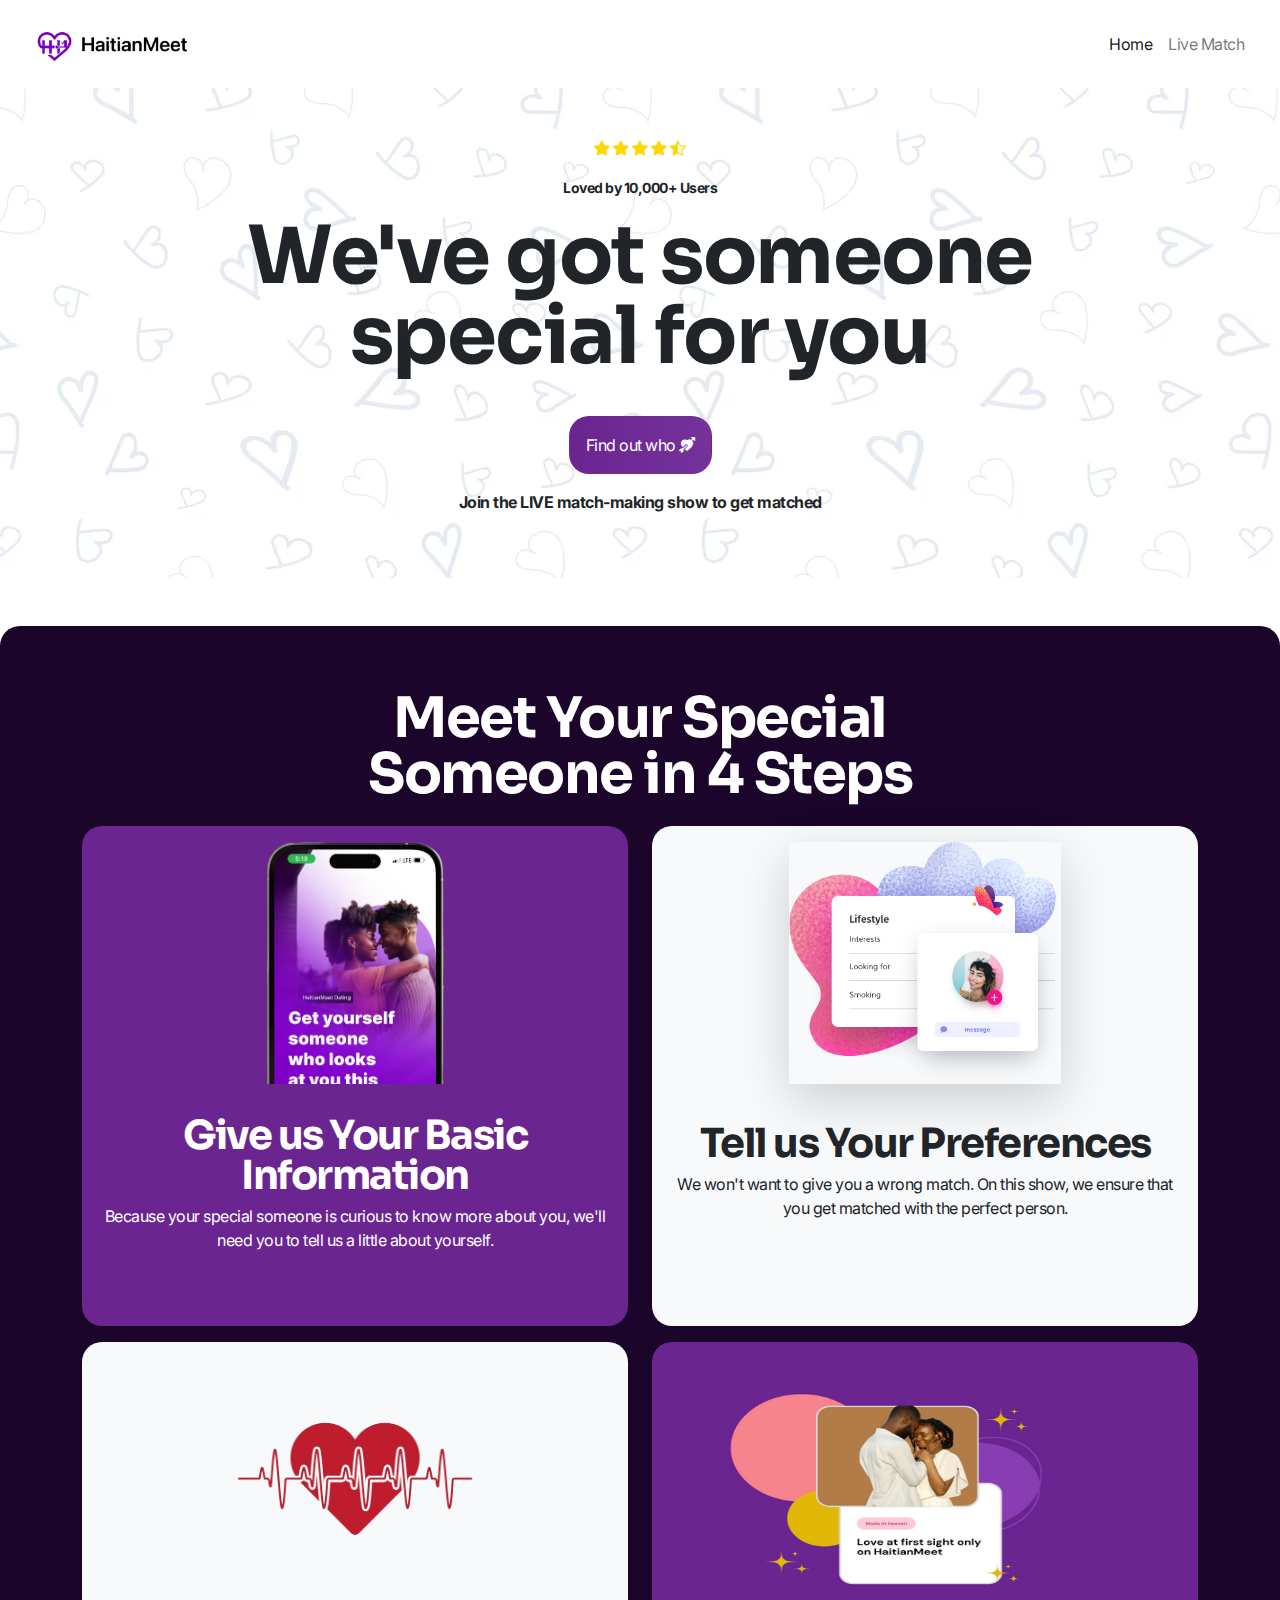
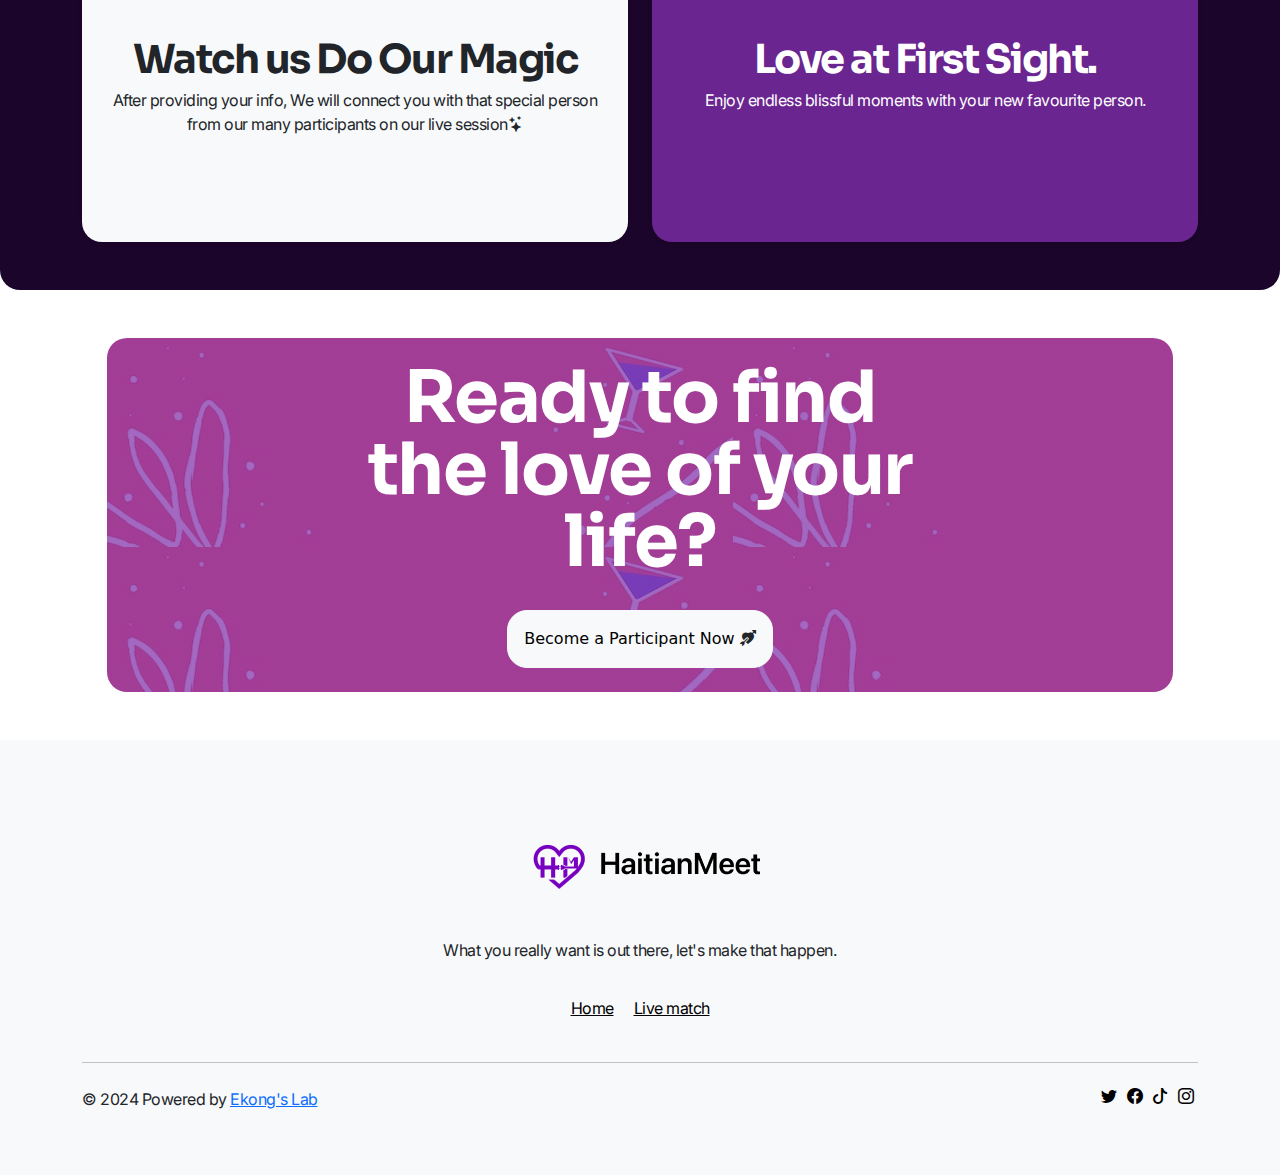
==== commit 90d4df24: "dev" ====
--- a/match.html
+++ b/match.html
@@ -3,7 +3,10 @@
 <head>
     <meta charset="UTF-8">
     <meta name="viewport" content="width=device-width, initial-scale=1.0">
-    <title>HaitianMeet Landing Page</title>
+    <title>HaitianMeet Match Making | Where Love Leads</title>
+    <meta name="description" content="Heartbeat of Haitians">
+    <meta name="keywords"
+        content="Haitians, haitian, haiti, haitian-american, meets, haitianmeet, haitian-community, haitian-dating love relationship, match making, match with haitians, match with other signles">
     <link rel="stylesheet" href="public/css/bootstrap.css">
     <link rel="stylesheet" href="public/css/style.css">
     <link rel="stylesheet" href="https://cdn.jsdelivr.net/npm/bootstrap-icons@1.11.3/font/bootstrap-icons.min.css">
@@ -14,7 +17,7 @@
     <link href="https://fonts.googleapis.com/css2?family=Inter:wght@300&display=swap" rel="stylesheet">
     <link rel="stylesheet" href="public/css/hm.css">
 </head>
-<body>
+<body> 
     <nav class="navbar navbar-expand-md navbar-light rounded p-3" aria-label="Eleventh navbar example">
         <div class="container-fluid">
           <a class="navbar-brand fw-bold" href="#"><img src="public/images/hm.png" alt="logo" width="160"></a>
@@ -25,10 +28,10 @@
           <div class="collapse navbar-collapse" id="navbarsExample09">
             <ul class="navbar-nav ms-auto mb-2 mb-lg-0">
               <li class="nav-item">
-                <a class="nav-link active" aria-current="page" href="index.html">Home</a>
+                <a class="nav-link active" aria-current="page" href="https://haitianmeet.com">Home</a>
               </li>
               <li class="nav-item">
-                <a class="nav-link" href="match.html">Live Match</a>
+                <a class="nav-link" href="index.html">Live Match</a>
               </li>
             </ul>
           </div>
@@ -46,7 +49,7 @@
                 <span><i class="bi bi-star-fill"></i></span>
                 <span><i class="bi bi-star-half"></i></span>
               </p>
-              <small class="fw-bold">Loved by 10,000+ Haitians</small>
+              <small class="fw-bold">Loved by 10,000+ Users</small>
             </div>
 
             <h2 class="display-1 fw-bold mt-3 lh-1 col-lg-9 mx-lg-auto col-sm-12">We've got someone special for you</h2>
@@ -148,11 +151,11 @@
           <div class="footer-content text-lg-center p-2">
             <img src="public/images/hm.png" alt="Ekong logo" class="img-fluid mt-4 p-2">
             <p class="mt-4 col-lg-5 col-sm-10 ms-lg-auto me-lg-auto p-2">
-              Get matched with your dream partner and have happily-ever-after love life.
+              What you really want is out there, let's make that happen.
             </p>
             <ul class="footer-links">
               <li>
-                <a href="index.html">Home</a>
+                <a href="haitianmeet.com">Home</a>
               </li>
               <li>
                 <a href="match.html">Live match</a>
@@ -161,7 +164,7 @@
           </div>
           <hr class="mt-4 mb-3"/>
           <div class="copyright-and-socials mt-3">
-            <p class="mt-2">&copy; 2023 Powered by <a href="https://ekongslab.com">Ekong's Lab</a></p>
+            <p class="mt-2">&copy; 2024 Powered by <a href="https://ekongslab.com">Ekong's Lab</a></p>
             <ul class="social-links ms-lg-auto">
               <li>
                 <a href="https://www.twitter.com/haitianmeet"><i class="bi bi-twitter fs-6"></i></a>
